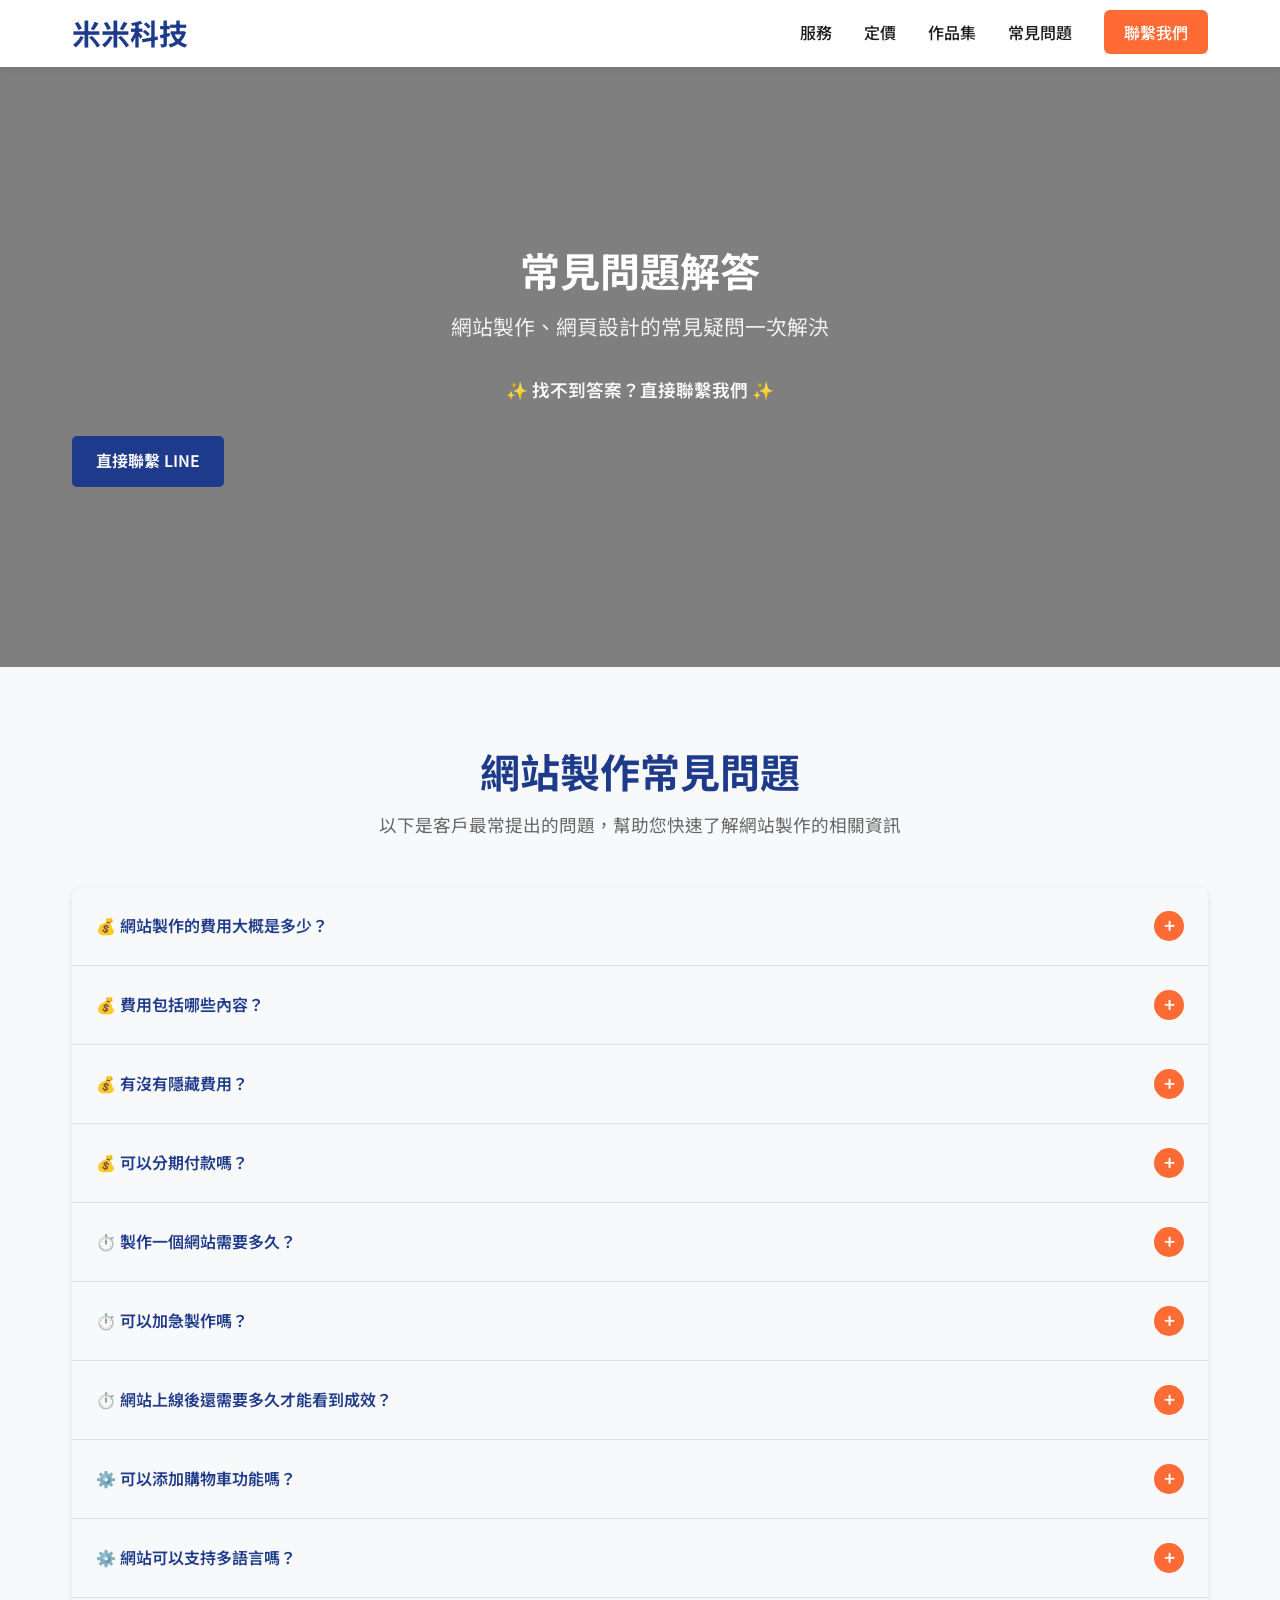
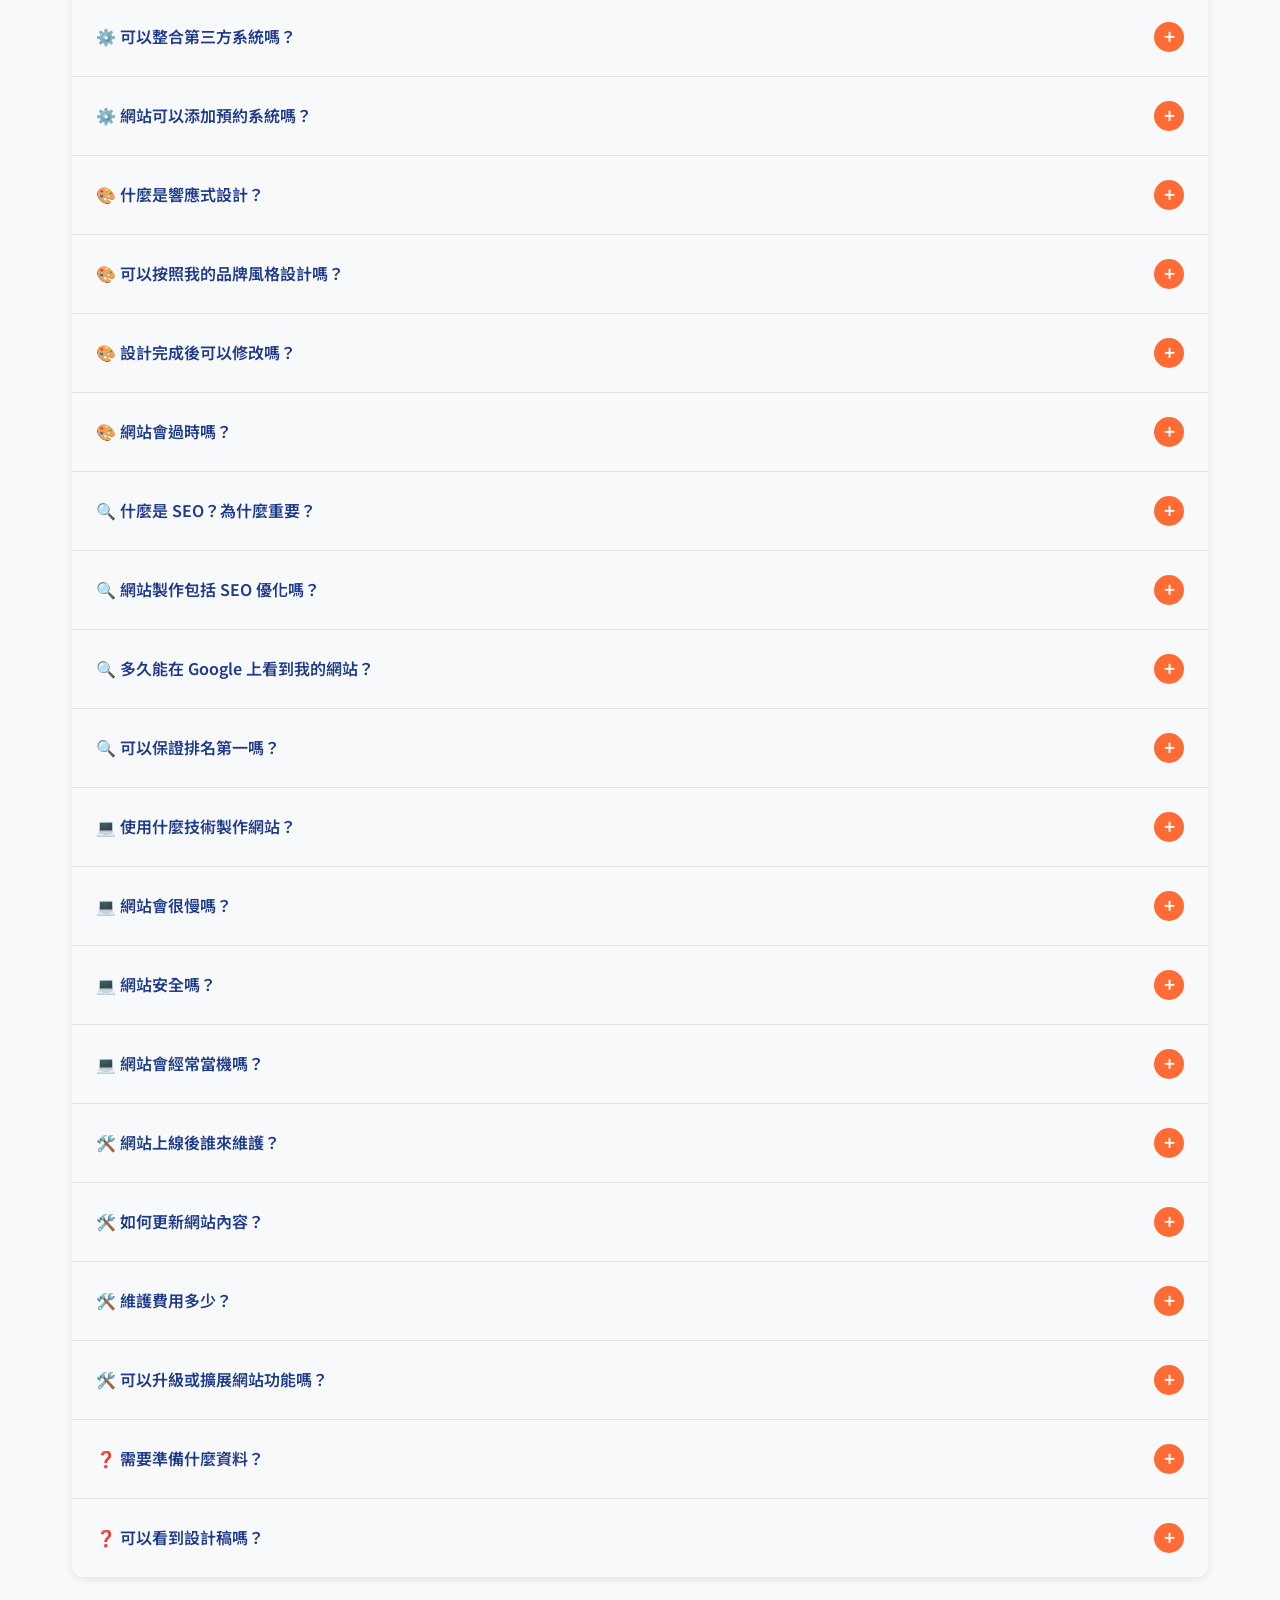
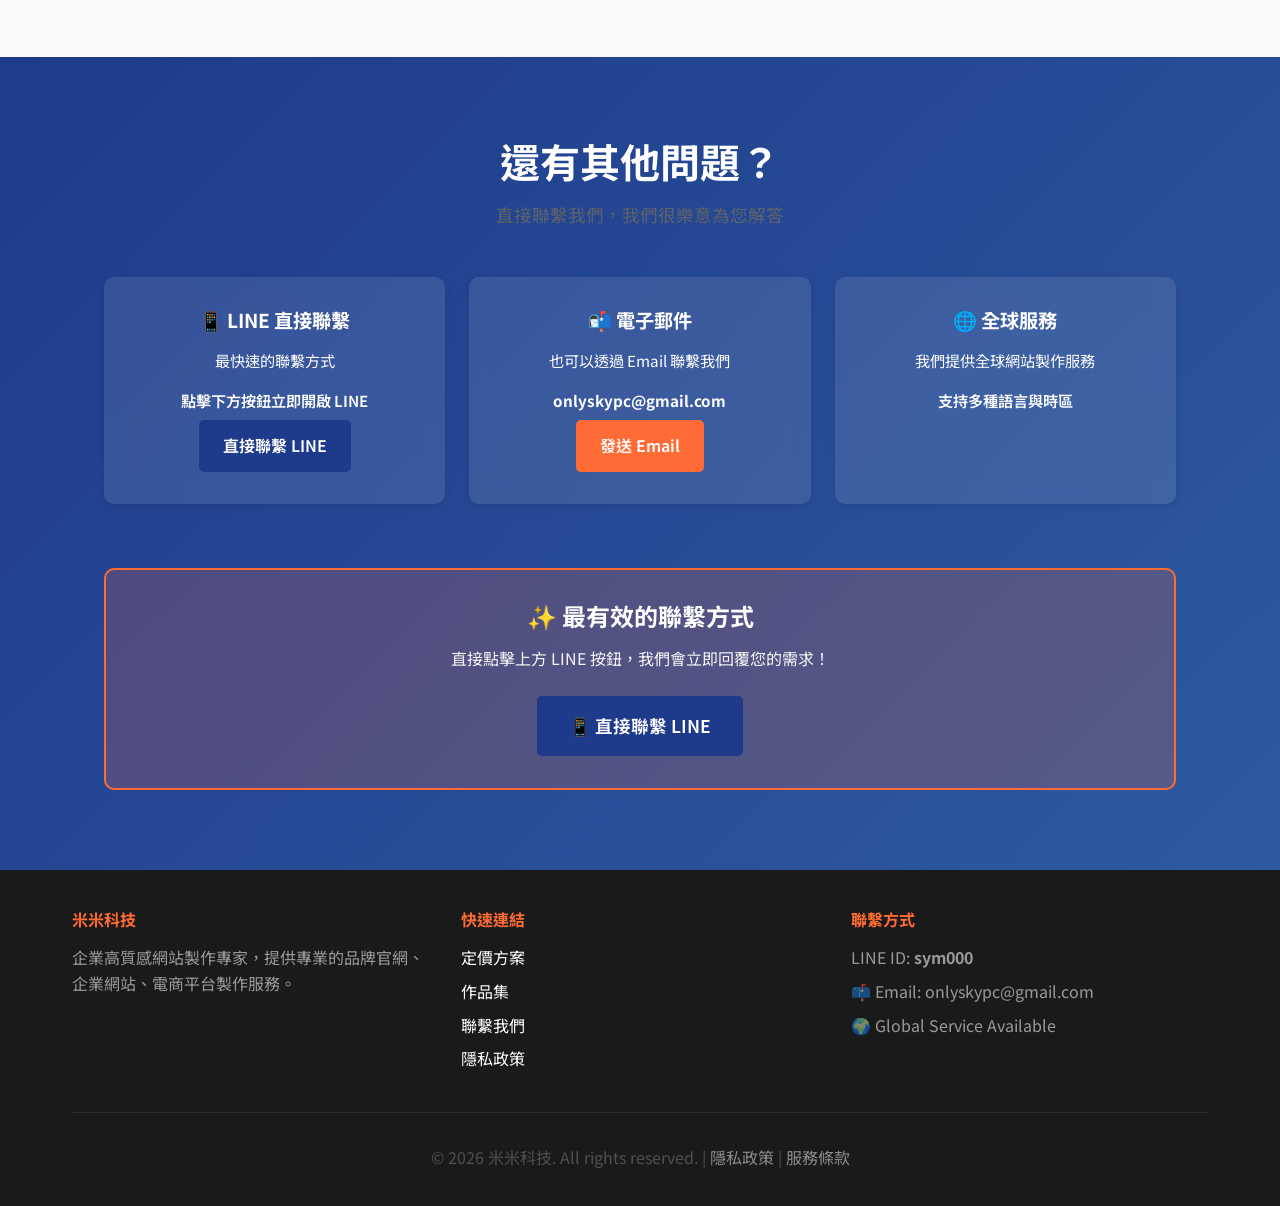
==== faq.html @ 1bd5e876 "Add files via upload" ====
<!DOCTYPE html>
<html lang="zh-TW">
<head>
    <meta charset="UTF-8">
    <meta name="viewport" content="width=device-width, initial-scale=1.0">
    <meta name="description" content="米米科技 - 網站製作常見問題 FAQ。解答網站製作費用、時間、SEO、響應式設計等常見疑問。">
    <meta name="keywords" content="網站製作常見問題, 網頁設計 FAQ, 網站製作費用, 網站製作時間, SEO 優化, 響應式設計, 網站維護">
    <meta name="author" content="米米科技">
    <meta property="og:title" content="米米科技 - 網站製作常見問題 FAQ">
    <meta property="og:description" content="解答網站製作、網頁設計的常見問題，包括費用、時間、功能、SEO 等。">
    <meta property="og:type" content="website">
    <meta name="theme-color" content="#1E3A8A">
    
    <title>米米科技 - 網站製作常見問題 FAQ | 網頁設計疑問解答</title>
    <link href="https://fonts.googleapis.com/css2?family=Noto+Sans+TC:wght@400;500;700&display=swap" rel="stylesheet">
    <link rel="stylesheet" href="styles.css">
    
    <!-- Google 結構化數據 - FAQPage Schema -->
    <script type="application/ld+json">
    {
        "@context": "https://schema.org",
        "@type": "FAQPage",
        "mainEntity": [
            {"@type": "Question", "name": "網站製作的費用大概是多少？", "acceptedAnswer": {"@type": "Answer", "text": "網站製作費用因需求而異。一般企業形象網站費用落在 3 萬至 15 萬元之間，一頁式網站約 2 萬至 5 萬元，電商購物網站約 8 萬至 20 萬元。費用取決於網站類型、設計難度、功能複雜度、是否包含 SEO 優化和後續維護等因素。"}},
            {"@type": "Question", "name": "費用包括哪些內容？", "acceptedAnswer": {"@type": "Answer", "text": "網站製作費用通常包括：網站設計、前端開發、後端開發、內容製作、SEO 基礎優化、測試與修改、域名與主機第一年費用。額外服務如 SEO 進階優化、內容行銷、維護支援等可另外計費。"}},
            {"@type": "Question", "name": "有沒有隱藏費用？", "acceptedAnswer": {"@type": "Answer", "text": "沒有隱藏費用。我們在簽約前會提供詳細的報價單，列明所有費用項目。網站上線後，只有域名與主機的年度續費是必要的，其他服務都是可選的。"}},
            {"@type": "Question", "name": "可以分期付款嗎？", "acceptedAnswer": {"@type": "Answer", "text": "可以。我們提供彈性的付款方案，通常分為簽約時、設計完成時、上線時三個階段付款。具體方案可根據您的需求協商。"}},
            {"@type": "Question", "name": "製作一個網站需要多久？", "acceptedAnswer": {"@type": "Answer", "text": "通常需要 2-8 週，取決於網站複雜度。一頁式網站約 2-3 週，企業形象網站約 3-4 週，中等複雜度約 4-6 週，複雜系統約 8 週以上。"}},
            {"@type": "Question", "name": "可以加急製作嗎？", "acceptedAnswer": {"@type": "Answer", "text": "可以。如果您需要加急，我們可以安排額外的開發人員加快進度，但可能會產生加急費用。具體方案請直接聯繫我們。"}},
            {"@type": "Question", "name": "網站上線後還需要多久才能看到成效？", "acceptedAnswer": {"@type": "Answer", "text": "網站上線後立即可以使用。但搜尋引擎收錄通常需要 1-3 週。SEO 效果通常需要 3-6 個月才能明顯看到。"}},
            {"@type": "Question", "name": "可以添加購物車功能嗎？", "acceptedAnswer": {"@type": "Answer", "text": "可以。我們提供完整的電商功能，包括購物車、支付整合、庫存管理、訂單追蹤等。支持多種支付方式如信用卡、轉帳、貨到付款等。"}},
            {"@type": "Question", "name": "網站可以支持多語言嗎？", "acceptedAnswer": {"@type": "Answer", "text": "可以。我們可以製作多語言網站，支持繁體中文、簡體中文、英文、日文等。多語言版本可以幫助您拓展國際市場。"}},
            {"@type": "Question", "name": "可以整合第三方系統嗎？", "acceptedAnswer": {"@type": "Answer", "text": "可以。我們可以整合 CRM、ERP、會計系統、郵件系統等各種第三方應用。具體的整合方案需要根據您的需求評估。"}}
        ]
    }
    </script>

    <style>
        * {
            margin: 0;
            padding: 0;
            box-sizing: border-box;
        }

        :root {
            --primary-color: #1E3A8A;
            --secondary-color: #FF6B35;
            --text-dark: #1a1a1a;
            --text-light: #666;
            --border-color: #e0e0e0;
            --shadow: 0 2px 8px rgba(0,0,0,0.1);
        }

        body {
            font-family: 'Microsoft JhengHei', 'Noto Sans TC', 'Segoe UI', Tahoma, Geneva, Verdana, sans-serif;
            color: var(--text-dark);
            line-height: 1.6;
        }

        .container {
            max-width: 1200px;
            margin: 0 auto;
            padding: 0 2rem;
        }

        /* 導航欄 */
        .navbar {
            background: white;
            box-shadow: var(--shadow);
            position: sticky;
            top: 0;
            z-index: 100;
        }

        .nav-content {
            display: flex;
            justify-content: space-between;
            align-items: center;
            padding: 1rem 0;
        }

        .logo h1 {
            color: var(--primary-color);
            font-size: 1.8rem;
        }

        .nav-links {
            display: flex;
            list-style: none;
            gap: 2rem;
            align-items: center;
        }

        .nav-links a {
            text-decoration: none;
            color: var(--text-dark);
            font-weight: 500;
            transition: color 0.3s;
        }

        .nav-links a:hover {
            color: var(--primary-color);
        }

        .cta-btn {
            background: var(--secondary-color);
            color: white !important;
            padding: 0.7rem 1.5rem;
            border-radius: 5px;
            transition: background 0.3s;
        }

        .cta-btn:hover {
            background: #ff5722;
        }

        .mobile-menu-btn {
            display: none;
            background: none;
            border: none;
            font-size: 1.5rem;
            cursor: pointer;
        }

        .mobile-menu {
            display: none;
            background: white;
            padding: 1rem;
            border-top: 1px solid var(--border-color);
        }

        .mobile-menu ul {
            list-style: none;
        }

        .mobile-menu li {
            padding: 0.8rem 0;
            border-bottom: 1px solid var(--border-color);
        }

        .mobile-menu a {
            text-decoration: none;
            color: var(--text-dark);
            font-weight: 500;
        }

        /* Hero Section */
        .hero {
            background-size: cover;
            background-position: center;
            background-attachment: fixed;
            color: white;
            padding: 100px 0;
            position: relative;
            text-align: center;
        }

        .hero-overlay {
            position: absolute;
            top: 0;
            left: 0;
            right: 0;
            bottom: 0;
            background: rgba(0, 0, 0, 0.5);
        }

        .hero-content {
            position: relative;
            z-index: 2;
        }

        .hero-title {
            font-size: 2.5rem;
            margin-bottom: 1rem;
        }

        .hero-subtitle {
            font-size: 1.3rem;
            margin-bottom: 2rem;
        }

        .hero-description {
            font-size: 1.1rem;
            margin-bottom: 1.5rem;
        }

        .hero-cta {
            margin-top: 2rem;
        }

        /* FAQ Section */
        .faq-section {
            background-color: #f8f9fa;
            padding: 80px 0;
        }

        .faq-title {
            text-align: center;
            font-size: 2.5rem;
            color: var(--primary-color);
            margin-bottom: 1rem;
        }

        .faq-subtitle {
            text-align: center;
            font-size: 1.1rem;
            color: var(--text-light);
            margin-bottom: 3rem;
        }

        .faq-list {
            background: white;
            border-radius: 12px;
            box-shadow: var(--shadow);
            overflow: hidden;
        }

        .faq-item {
            border-bottom: 1px solid var(--border-color);
            padding: 0;
        }

        .faq-item:last-child {
            border-bottom: none;
        }

        .faq-question {
            padding: 1.5rem;
            background: #f8f9fa;
            cursor: pointer;
            display: flex;
            justify-content: space-between;
            align-items: center;
            font-weight: 600;
            color: var(--primary-color);
            transition: background 0.3s;
            user-select: none;
        }

        .faq-question:hover {
            background: #e8eef7;
        }

        .faq-question-text {
            flex: 1;
            text-align: left;
        }

        .faq-toggle {
            display: inline-block;
            width: 30px;
            height: 30px;
            background: var(--secondary-color);
            color: white;
            border-radius: 50%;
            display: flex;
            align-items: center;
            justify-content: center;
            font-size: 1.2rem;
            transition: transform 0.3s;
            flex-shrink: 0;
            margin-left: 1rem;
        }

        .faq-item.active .faq-toggle {
            transform: rotate(180deg);
        }

        .faq-answer {
            max-height: 0;
            overflow: hidden;
            transition: max-height 0.3s ease, padding 0.3s ease;
            background: white;
        }

        .faq-item.active .faq-answer {
            max-height: 500px;
            padding: 1.5rem;
            border-top: 2px solid var(--border-color);
        }

        .faq-answer-text {
            color: var(--text-light);
            line-height: 1.8;
        }

        /* 按鈕 */
        .btn {
            display: inline-block;
            padding: 0.8rem 1.5rem;
            background: var(--primary-color);
            color: white;
            text-decoration: none;
            border-radius: 5px;
            transition: background 0.3s;
            border: none;
            cursor: pointer;
            font-size: 1rem;
        }

        .btn:hover {
            background: #152d5e;
        }

        .btn-primary {
            background: var(--primary-color);
        }

        .btn-primary:hover {
            background: #152d5e;
        }

        .btn-secondary {
            background: var(--secondary-color);
        }

        .btn-secondary:hover {
            background: #ff5722;
        }

        .btn-large {
            padding: 1rem 2rem;
            font-size: 1.1rem;
        }

        /* 聯繫區塊 */
        .contact {
            background: linear-gradient(135deg, var(--primary-color) 0%, #2d5aa0 100%);
            color: white;
            padding: 80px 0;
            text-align: center;
        }

        .section-title {
            font-size: 2.5rem;
            margin-bottom: 1rem;
            color: white;
        }

        .section-subtitle {
            font-size: 1.1rem;
            margin-bottom: 3rem;
            opacity: 0.9;
        }

        .contact-content {
            display: flex;
            flex-direction: column;
            gap: 2rem;
            margin-top: 2rem;
        }

        .contact-info {
            display: grid;
            grid-template-columns: repeat(3, 1fr);
            gap: 1.5rem;
        }

        .contact-item {
            background: rgba(255, 255, 255, 0.1);
            padding: 2rem;
            border-radius: 10px;
            backdrop-filter: blur(10px);
        }

        .contact-item h3 {
            margin-bottom: 1rem;
            font-size: 1.2rem;
            color: white;
        }

        .contact-item p {
            margin-bottom: 0.5rem;
            font-size: 0.95rem;
            color: white;
        }

        .contact-detail {
            font-weight: 600;
            margin: 1rem 0;
            color: white;
        }

        .contact-highlight {
            background: rgba(255, 107, 53, 0.2);
            padding: 2rem;
            border-radius: 10px;
            border: 2px solid var(--secondary-color);
        }

        .contact-highlight h3 {
            margin-bottom: 1rem;
            color: white;
        }

        .contact-highlight p {
            margin-bottom: 1.5rem;
            color: white;
        }

        /* 頁尾 */
        .footer {
            background: #1a1a1a;
            color: white;
            padding: 40px 0 20px;
        }

        .footer-content {
            display: grid;
            grid-template-columns: repeat(auto-fit, minmax(250px, 1fr));
            gap: 2rem;
            margin-bottom: 2rem;
        }

        .footer-section h4 {
            margin-bottom: 1rem;
            color: var(--secondary-color);
        }

        .footer-section p {
            margin-bottom: 0.5rem;
            opacity: 0.8;
        }

        .footer-section ul {
            list-style: none;
        }

        .footer-section li {
            margin-bottom: 0.5rem;
        }

        .footer-section a {
            color: white;
            text-decoration: none;
            transition: color 0.3s;
        }

        .footer-section a:hover {
            color: var(--secondary-color);
        }

        .footer-bottom {
            border-top: 1px solid #333;
            padding-top: 2rem;
            text-align: center;
            opacity: 0.7;
        }

        /* 響應式設計 */
        @media (max-width: 768px) {
            .nav-links {
                display: none;
            }

            .mobile-menu-btn {
                display: block;
            }

            .hero-title {
                font-size: 1.8rem;
            }

            .faq-title {
                font-size: 1.8rem;
            }

            .faq-question {
                padding: 1rem;
                flex-direction: column;
                align-items: flex-start;
            }

            .faq-question-text {
                margin-bottom: 0.5rem;
            }

            .faq-toggle {
                align-self: flex-end;
                margin-left: auto;
                margin-top: -2rem;
            }

            .contact-content {
                flex-direction: column;
            }

            .contact-info {
                grid-template-columns: 1fr;
            }

            .section-title {
                font-size: 1.8rem;
            }
        }
    </style>
</head>
<body>
    <!-- Navigation -->
    <nav class="navbar">
        <div class="container">
            <div class="nav-content">
                <div class="logo">
                    <h1>米米科技</h1>
                </div>
                <ul class="nav-links">
                    <li><a href="index.html#services">服務</a></li>
                    <li><a href="index.html#pricing">定價</a></li>
                    <li><a href="index.html#portfolio">作品集</a></li>
                    <li><a href="faq.html">常見問題</a></li>
                    <li><a href="https://line.me/ti/p/q4yJaRSuwz" class="cta-btn" target="_blank">聯繫我們</a></li>
                </ul>
                <button class="mobile-menu-btn" id="mobileMenuBtn">☰</button>
            </div>
        </div>
    </nav>

    <!-- Mobile Menu -->
    <div class="mobile-menu" id="mobileMenu">
        <ul>
            <li><a href="index.html#services">服務</a></li>
            <li><a href="index.html#pricing">定價</a></li>
            <li><a href="index.html#portfolio">作品集</a></li>
            <li><a href="faq.html">常見問題</a></li>
            <li><a href="https://line.me/ti/p/q4yJaRSuwz" target="_blank">聯繫我們</a></li>
        </ul>
    </div>

    <!-- Hero Section -->
    <section class="hero" style="background-image: url('https://images.unsplash.com/photo-1552664730-d307ca884978?w=1600&h=900&fit=crop&q=80');">
        <div class="hero-overlay"></div>
        <div class="hero-content">
            <h2 class="hero-title">常見問題解答</h2>
            <p class="hero-subtitle">網站製作、網頁設計的常見疑問一次解決</p>
            <p class="hero-description" style="color: white; font-weight: 600;">✨ 找不到答案？直接聯繫我們 ✨</p>
            <div class="hero-cta">
                <a href="https://line.me/ti/p/q4yJaRSuwz" class="btn btn-primary" target="_blank">直接聯繫 LINE</a>
            </div>
        </div>
    </section>

    <!-- FAQ Section -->
    <section class="faq-section">
        <div class="container">
            <h2 class="faq-title">網站製作常見問題</h2>
            <p class="faq-subtitle">以下是客戶最常提出的問題，幫助您快速了解網站製作的相關資訊</p>

            <div class="faq-list">
                <!-- 費用相關 -->
                <div class="faq-item">
                    <div class="faq-question">
                        <span class="faq-question-text">💰 網站製作的費用大概是多少？</span>
                        <span class="faq-toggle">+</span>
                    </div>
                    <div class="faq-answer">
                        <div class="faq-answer-text">
                            網站製作費用因需求而異。一般企業形象網站費用落在 3 萬至 15 萬元之間，一頁式網站約 2 萬至 5 萬元，電商購物網站約 8 萬至 20 萬元。費用取決於網站類型、設計難度、功能複雜度、是否包含 SEO 優化和後續維護等因素。
                        </div>
                    </div>
                </div>

                <div class="faq-item">
                    <div class="faq-question">
                        <span class="faq-question-text">💰 費用包括哪些內容？</span>
                        <span class="faq-toggle">+</span>
                    </div>
                    <div class="faq-answer">
                        <div class="faq-answer-text">
                            網站製作費用通常包括：網站設計、前端開發、後端開發、內容製作、SEO 基礎優化、測試與修改、域名與主機第一年費用。額外服務如 SEO 進階優化、內容行銷、維護支援等可另外計費。
                        </div>
                    </div>
                </div>

                <div class="faq-item">
                    <div class="faq-question">
                        <span class="faq-question-text">💰 有沒有隱藏費用？</span>
                        <span class="faq-toggle">+</span>
                    </div>
                    <div class="faq-answer">
                        <div class="faq-answer-text">
                            沒有隱藏費用。我們在簽約前會提供詳細的報價單，列明所有費用項目。網站上線後，只有域名與主機的年度續費是必要的，其他服務都是可選的。隱藏成本主要來自後續維護、SEO 優化、網路行銷等，但這些都是可選的增值服務。
                        </div>
                    </div>
                </div>

                <div class="faq-item">
                    <div class="faq-question">
                        <span class="faq-question-text">💰 可以分期付款嗎？</span>
                        <span class="faq-toggle">+</span>
                    </div>
                    <div class="faq-answer">
                        <div class="faq-answer-text">
                            可以。我們提供彈性的付款方案，通常分為簽約時、設計完成時、上線時三個階段付款。具體方案可根據您的需求協商。
                        </div>
                    </div>
                </div>

                <!-- 時間相關 -->
                <div class="faq-item">
                    <div class="faq-question">
                        <span class="faq-question-text">⏱️ 製作一個網站需要多久？</span>
                        <span class="faq-toggle">+</span>
                    </div>
                    <div class="faq-answer">
                        <div class="faq-answer-text">
                            通常需要 2-8 週，取決於網站複雜度。一頁式網站約 2-3 週，企業形象網站約 3-4 週，中等複雜度約 4-6 週，複雜系統約 8 週以上。套版網站可能只需 2-5 天，而大型客製化網站可能需要超過 3 個月。我們會在簽約時提供具體的時間表。
                        </div>
                    </div>
                </div>

                <div class="faq-item">
                    <div class="faq-question">
                        <span class="faq-question-text">⏱️ 可以加急製作嗎？</span>
                        <span class="faq-toggle">+</span>
                    </div>
                    <div class="faq-answer">
                        <div class="faq-answer-text">
                            可以。如果您需要加急，我們可以安排額外的開發人員加快進度，但可能會產生加急費用。具體方案請直接聯繫我們。
                        </div>
                    </div>
                </div>

                <div class="faq-item">
                    <div class="faq-question">
                        <span class="faq-question-text">⏱️ 網站上線後還需要多久才能看到成效？</span>
                        <span class="faq-toggle">+</span>
                    </div>
                    <div class="faq-answer">
                        <div class="faq-answer-text">
                            網站上線後立即可以使用。但搜尋引擎收錄通常需要 1-3 週。SEO 效果通常需要 3-6 個月才能明顯看到，至少需要 4 個月做網站打底，6-8 個月會開始陸續看到自然流量進來。我們會持續優化以加快排名提升。
                        </div>
                    </div>
                </div>

                <!-- 功能相關 -->
                <div class="faq-item">
                    <div class="faq-question">
                        <span class="faq-question-text">⚙️ 可以添加購物車功能嗎？</span>
                        <span class="faq-toggle">+</span>
                    </div>
                    <div class="faq-answer">
                        <div class="faq-answer-text">
                            可以。我們提供完整的電商功能，包括購物車、支付整合、庫存管理、訂單追蹤等。支持多種支付方式如信用卡、轉帳、貨到付款等。
                        </div>
                    </div>
                </div>

                <div class="faq-item">
                    <div class="faq-question">
                        <span class="faq-question-text">⚙️ 網站可以支持多語言嗎？</span>
                        <span class="faq-toggle">+</span>
                    </div>
                    <div class="faq-answer">
                        <div class="faq-answer-text">
                            可以。我們可以製作多語言網站，支持繁體中文、簡體中文、英文、日文等。多語言版本可以幫助您拓展國際市場。
                        </div>
                    </div>
                </div>

                <div class="faq-item">
                    <div class="faq-question">
                        <span class="faq-question-text">⚙️ 可以整合第三方系統嗎？</span>
                        <span class="faq-toggle">+</span>
                    </div>
                    <div class="faq-answer">
                        <div class="faq-answer-text">
                            可以。我們可以整合 CRM、ERP、會計系統、郵件系統等各種第三方應用。具體的整合方案需要根據您的需求評估。
                        </div>
                    </div>
                </div>

                <div class="faq-item">
                    <div class="faq-question">
                        <span class="faq-question-text">⚙️ 網站可以添加預約系統嗎？</span>
                        <span class="faq-toggle">+</span>
                    </div>
                    <div class="faq-answer">
                        <div class="faq-answer-text">
                            可以。我們可以為飯店、民宿、診所、美容院等行業添加線上預約系統，支持自動確認、提醒、取消等功能。
                        </div>
                    </div>
                </div>

                <!-- 設計相關 -->
                <div class="faq-item">
                    <div class="faq-question">
                        <span class="faq-question-text">🎨 什麼是響應式設計？</span>
                        <span class="faq-toggle">+</span>
                    </div>
                    <div class="faq-answer">
                        <div class="faq-answer-text">
                            響應式設計是指網站能自動適應不同屏幕尺寸（桌面、平板、手機）。我們製作的所有網站都採用響應式設計，確保在任何設備上都能完美顯示。
                        </div>
                    </div>
                </div>

                <div class="faq-item">
                    <div class="faq-question">
                        <span class="faq-question-text">🎨 可以按照我的品牌風格設計嗎？</span>
                        <span class="faq-toggle">+</span>
                    </div>
                    <div class="faq-answer">
                        <div class="faq-answer-text">
                            可以。我們會根據您的品牌識別（VI）、企業文化、目標客群等進行客製化設計。我們會與您密切溝通，確保設計符合您的期望。
                        </div>
                    </div>
                </div>

                <div class="faq-item">
                    <div class="faq-question">
                        <span class="faq-question-text">🎨 設計完成後可以修改嗎？</span>
                        <span class="faq-toggle">+</span>
                    </div>
                    <div class="faq-answer">
                        <div class="faq-answer-text">
                            可以。在網站上線前，我們會提供多輪修改機會。通常包括 2-3 輪的設計修改。網站上線後，如需修改可以另外計費。
                        </div>
                    </div>
                </div>

                <div class="faq-item">
                    <div class="faq-question">
                        <span class="faq-question-text">🎨 網站會過時嗎？</span>
                        <span class="faq-toggle">+</span>
                    </div>
                    <div class="faq-answer">
                        <div class="faq-answer-text">
                            我們採用現代化設計，確保網站在未來 3-5 年內不會過時。同時，我們提供持續的設計更新和優化服務，幫助您保持競爭力。
                        </div>
                    </div>
                </div>

                <!-- SEO 相關 -->
                <div class="faq-item">
                    <div class="faq-question">
                        <span class="faq-question-text">🔍 什麼是 SEO？為什麼重要？</span>
                        <span class="faq-toggle">+</span>
                    </div>
                    <div class="faq-answer">
                        <div class="faq-answer-text">
                            SEO 是搜尋引擎優化，幫助您的網站在 Google、Yahoo 等搜尋引擎中排名靠前。這能帶來免費的有機流量，提高轉化率，是網站成功的關鍵。
                        </div>
                    </div>
                </div>

                <div class="faq-item">
                    <div class="faq-question">
                        <span class="faq-question-text">🔍 網站製作包括 SEO 優化嗎？</span>
                        <span class="faq-toggle">+</span>
                    </div>
                    <div class="faq-answer">
                        <div class="faq-answer-text">
                            是的。我們在製作網站時會進行基礎 SEO 優化，包括關鍵詞研究、Meta 標籤、結構化數據、內部連結等。進階 SEO 服務可另外購買。
                        </div>
                    </div>
                </div>

                <div class="faq-item">
                    <div class="faq-question">
                        <span class="faq-question-text">🔍 多久能在 Google 上看到我的網站？</span>
                        <span class="faq-toggle">+</span>
                    </div>
                    <div class="faq-answer">
                        <div class="faq-answer-text">
                            通常 1-3 週內 Google 會開始爬蟲您的網站。完整索引可能需要 1-3 個月。排名靠前通常需要 3-6 個月的優化。
                        </div>
                    </div>
                </div>

                <div class="faq-item">
                    <div class="faq-question">
                        <span class="faq-question-text">🔍 可以保證排名第一嗎？</span>
                        <span class="faq-toggle">+</span>
                    </div>
                    <div class="faq-answer">
                        <div class="faq-answer-text">
                            沒有人能保證排名第一。我們承諾提供最佳的 SEO 實踐和持續優化，幫助您提升排名。排名受多個因素影響，包括競爭程度、內容質量、反向連結等。
                        </div>
                    </div>
                </div>

                <!-- 技術相關 -->
                <div class="faq-item">
                    <div class="faq-question">
                        <span class="faq-question-text">💻 使用什麼技術製作網站？</span>
                        <span class="faq-toggle">+</span>
                    </div>
                    <div class="faq-answer">
                        <div class="faq-answer-text">
                            我們主要使用 WordPress、React、Vue.js 等現代技術。選擇哪種技術取決於您的需求。WordPress 適合內容管理，React 適合複雜互動應用。
                        </div>
                    </div>
                </div>

                <div class="faq-item">
                    <div class="faq-question">
                        <span class="faq-question-text">💻 網站會很慢嗎？</span>
                        <span class="faq-toggle">+</span>
                    </div>
                    <div class="faq-answer">
                        <div class="faq-answer-text">
                            不會。我們優化網站速度是首要任務。我們使用 CDN、圖片優化、代碼最小化等技術確保網站快速加載。平均加載時間通常在 2-3 秒以內。
                        </div>
                    </div>
                </div>

                <div class="faq-item">
                    <div class="faq-question">
                        <span class="faq-question-text">💻 網站安全嗎？</span>
                        <span class="faq-toggle">+</span>
                    </div>
                    <div class="faq-answer">
                        <div class="faq-answer-text">
                            是的。我們採用 HTTPS 加密、防火牆、定期安全更新等措施保護您的網站。我們也會定期進行安全檢查和備份。
                        </div>
                    </div>
                </div>

                <div class="faq-item">
                    <div class="faq-question">
                        <span class="faq-question-text">💻 網站會經常當機嗎？</span>
                        <span class="faq-toggle">+</span>
                    </div>
                    <div class="faq-answer">
                        <div class="faq-answer-text">
                            不會。我們使用可靠的主機商和 CDN 服務，確保 99.9% 的正常運行時間。同時提供 24/7 監控和快速故障排除。
                        </div>
                    </div>
                </div>

                <!-- 維護相關 -->
                <div class="faq-item">
                    <div class="faq-question">
                        <span class="faq-question-text">🛠️ 網站上線後誰來維護？</span>
                        <span class="faq-toggle">+</span>
                    </div>
                    <div class="faq-answer">
                        <div class="faq-answer-text">
                            我們提供持續的維護支援服務。您可以選擇自行維護或購買我們的維護套餐。我們的維護服務包括安全更新、備份、監控、故障修復等。
                        </div>
                    </div>
                </div>

                <div class="faq-item">
                    <div class="faq-question">
                        <span class="faq-question-text">🛠️ 如何更新網站內容？</span>
                        <span class="faq-toggle">+</span>
                    </div>
                    <div class="faq-answer">
                        <div class="faq-answer-text">
                            如果使用 WordPress，您可以自行登入後台更新內容。我們會提供完整的操作教學。如需專業協助，我們也提供內容更新服務。
                        </div>
                    </div>
                </div>

                <div class="faq-item">
                    <div class="faq-question">
                        <span class="faq-question-text">🛠️ 維護費用多少？</span>
                        <span class="faq-toggle">+</span>
                    </div>
                    <div class="faq-answer">
                        <div class="faq-answer-text">
                            維護費用根據服務範圍而定，通常每月 2,000-5,000 元。包括安全更新、備份、監控、基礎修改等。具體方案可根據您的需求定制。
                        </div>
                    </div>
                </div>

                <div class="faq-item">
                    <div class="faq-question">
                        <span class="faq-question-text">🛠️ 可以升級或擴展網站功能嗎？</span>
                        <span class="faq-toggle">+</span>
                    </div>
                    <div class="faq-answer">
                        <div class="faq-answer-text">
                            可以。網站完全可以升級和擴展。我們可以添加新功能、集成新系統、優化現有功能等。升級費用根據複雜度而定。
                        </div>
                    </div>
                </div>

                <!-- 其他相關 -->
                <div class="faq-item">
                    <div class="faq-question">
                        <span class="faq-question-text">❓ 需要準備什麼資料？</span>
                        <span class="faq-toggle">+</span>
                    </div>
                    <div class="faq-answer">
                        <div class="faq-answer-text">
                            您需要準備：公司簡介、產品/服務介紹、聯繫方式、公司 Logo、品牌色彩、參考網站等。我們會根據這些資料進行設計。
                        </div>
                    </div>
                </div>

                <div class="faq-item">
                    <div class="faq-question">
                        <span class="faq-question-text">❓ 可以看到設計稿嗎？</span>
                        <span class="faq-toggle">+</span>
                    </div>
                    <div class="faq-answer">
                        <div class="faq-answer-text">
                            可以。我們會在開發前提供設計稿供您審核。您可以提出意見和修改建議，我們會根據反饋進行調整。
                        </div>
                    </div>
                </div>
            </div>
        </div>
    </section>

    <!-- CTA Section -->
    <section class="contact" id="contact">
        <div class="container">
            <h2 class="section-title">還有其他問題？</h2>
            <p class="section-subtitle">直接聯繫我們，我們很樂意為您解答</p>
            
            <div class="contact-content">
                <div class="contact-info">
                    <div class="contact-item">
                        <h3>📱 LINE 直接聯繫</h3>
                        <p>最快速的聯繫方式</p>
                        <p class="contact-detail">點擊下方按鈕立即開啟 LINE</p>
                        <a href="https://line.me/ti/p/q4yJaRSuwz" class="btn btn-primary" target="_blank">直接聯繫 LINE</a>
                    </div>
                    
                    <div class="contact-item">
                        <h3>📬 電子郵件</h3>
                        <p>也可以透過 Email 聯繫我們</p>
                        <p class="contact-detail"><strong>onlyskypc@gmail.com</strong></p>
                        <a href="mailto:onlyskypc@gmail.com" class="btn btn-secondary">發送 Email</a>
                    </div>
                    
                    <div class="contact-item">
                        <h3>🌐 全球服務</h3>
                        <p>我們提供全球網站製作服務</p>
                        <p class="contact-detail">支持多種語言與時區</p>
                    </div>
                </div>

                <div class="contact-highlight">
                    <h3 style="color: white;">✨ 最有效的聯繫方式</h3>
                    <p style="color: white;">直接點擊上方 LINE 按鈕，我們會立即回覆您的需求！</p>
                    <a href="https://line.me/ti/p/q4yJaRSuwz" class="btn btn-primary btn-large" target="_blank">📱 直接聯繫 LINE</a>
                </div>
            </div>
        </div>
    </section>

    <!-- Footer -->
    <footer class="footer">
        <div class="container">
            <div class="footer-content">
                <div class="footer-section">
                    <h4>米米科技</h4>
                    <p>企業高質感網站製作專家，提供專業的品牌官網、企業網站、電商平台製作服務。</p>
                </div>
                
                <div class="footer-section">
                    <h4>快速連結</h4>
                    <ul>
                        <li><a href="index.html#pricing">定價方案</a></li>
                        <li><a href="index.html#portfolio">作品集</a></li>
                        <li><a href="https://line.me/ti/p/q4yJaRSuwz" target="_blank">聯繫我們</a></li>
                        <li><a href="#">隱私政策</a></li>
                    </ul>
                </div>
                
                <div class="footer-section">
                    <h4>聯繫方式</h4>
                    <p>LINE ID: <strong>sym000</strong></p>
                    <p>📫 Email: onlyskypc@gmail.com</p>
                    <p>🌍 Global Service Available</p>
                </div>
            </div>
            
            <div class="footer-bottom">
                <p>&copy; 2026 米米科技. All rights reserved. | <a href="#">隱私政策</a> | <a href="#">服務條款</a></p>
            </div>
        </div>
    </footer>

    <script>
        // FAQ 展開/收起功能
        document.querySelectorAll('.faq-question').forEach(question => {
            question.addEventListener('click', function() {
                const item = this.closest('.faq-item');
                if (item) {
                    // 關閉其他開啟的項目
                    document.querySelectorAll('.faq-item.active').forEach(activeItem => {
                        if (activeItem !== item) {
                            activeItem.classList.remove('active');
                        }
                    });
                    // 切換當前項目
                    item.classList.toggle('active');
                }
            });
        });

        // 移動菜單功能
        const mobileMenuBtn = document.getElementById('mobileMenuBtn');
        const mobileMenu = document.getElementById('mobileMenu');

        if (mobileMenuBtn) {
            mobileMenuBtn.addEventListener('click', function() {
                mobileMenu.style.display = mobileMenu.style.display === 'block' ? 'none' : 'block';
            });
        }
    </script>
</body>
</html>
---- styles.css ----
/* ============================================
   米米科技官網 - 完整 CSS 樣式
   ============================================ */

/* Root Variables */
:root {
    --primary-color: #1E3A8A;
    --secondary-color: #FF6B35;
    --accent-color: #10B981;
    --dark-bg: #0F172A;
    --light-bg: #F8FAFC;
    --text-dark: #1F2937;
    --text-light: #6B7280;
    --border-color: #E5E7EB;
    --shadow: 0 10px 30px rgba(0, 0, 0, 0.1);
    --shadow-lg: 0 20px 50px rgba(0, 0, 0, 0.15);
}

/* Reset & Base Styles */
* {
    margin: 0;
    padding: 0;
    box-sizing: border-box;
}

html {
    scroll-behavior: smooth;
}

body {
    font-family: 'Microsoft JhengHei', 'Noto Sans TC', 'Segoe UI', Tahoma, Geneva, Verdana, sans-serif;
    color: var(--text-dark);
    line-height: 1.6;
    background-color: #FFFFFF;
}

.container {
    max-width: 1200px;
    margin: 0 auto;
    padding: 0 20px;
}

/* Typography */
h1, h2, h3, h4, h5, h6 {
    font-weight: 700;
    line-height: 1.2;
}

h2 {
    font-size: 2.5rem;
    margin-bottom: 1rem;
}

h3 {
    font-size: 1.5rem;
    margin-bottom: 0.8rem;
}

p {
    color: var(--text-light);
    margin-bottom: 1rem;
}

a {
    color: var(--primary-color);
    text-decoration: none;
    transition: color 0.3s ease;
}

a:hover {
    color: var(--secondary-color);
}

/* Buttons */
.btn {
    padding: 12px 28px;
    border: none;
    border-radius: 8px;
    font-size: 1rem;
    font-weight: 600;
    cursor: pointer;
    transition: all 0.3s ease;
    display: inline-block;
    text-align: center;
}

.btn-primary {
    background-color: var(--primary-color);
    color: white;
    text-decoration: none;
}

.btn-primary:hover {
    background-color: #1E40AF;
    transform: translateY(-2px);
    box-shadow: 0 10px 25px rgba(30, 58, 138, 0.3);
}

.btn-secondary {
    background-color: transparent;
    color: var(--primary-color);
    border: 2px solid var(--primary-color);
}

.btn-secondary:hover {
    background-color: var(--primary-color);
    color: white;
}

.btn-outline {
    background-color: transparent;
    color: var(--primary-color);
    border: 2px solid var(--primary-color);
}

.btn-outline:hover {
    background-color: var(--primary-color);
    color: white;
}

.btn-large {
    padding: 16px 40px;
    font-size: 1.1rem;
    display: inline-block;
}

.btn-block {
    width: 100%;
}

/* Navigation */
.navbar {
    background-color: white;
    box-shadow: 0 2px 10px rgba(0, 0, 0, 0.05);
    position: sticky;
    top: 0;
    z-index: 1000;
}

.nav-content {
    display: flex;
    justify-content: space-between;
    align-items: center;
    padding: 1rem 0;
}

.logo h1 {
    font-size: 1.8rem;
    color: var(--primary-color);
    margin: 0;
}

.nav-links {
    display: flex;
    list-style: none;
    gap: 2rem;
    align-items: center;
}

.nav-links a {
    color: var(--text-dark);
    font-weight: 500;
    transition: color 0.3s ease;
}

.nav-links a:hover {
    color: var(--primary-color);
}

.nav-links .cta-btn {
    background-color: var(--secondary-color);
    color: white;
    padding: 10px 20px;
    border-radius: 6px;
    transition: all 0.3s ease;
}

.nav-links .cta-btn:hover {
    background-color: #FF5520;
    transform: translateY(-2px);
}

.mobile-menu-btn {
    display: none;
    background: none;
    border: none;
    font-size: 1.5rem;
    cursor: pointer;
    color: var(--primary-color);
}

.mobile-menu {
    display: none;
    background-color: white;
    padding: 1rem;
    box-shadow: 0 5px 15px rgba(0, 0, 0, 0.1);
}

.mobile-menu ul {
    list-style: none;
    display: flex;
    flex-direction: column;
    gap: 1rem;
}

.mobile-menu a {
    color: var(--text-dark);
    font-weight: 500;
}

/* Hero Section */
.hero {
    background: linear-gradient(135deg, rgba(30, 58, 138, 0.85) 0%, rgba(45, 90, 150, 0.85) 100%), center/cover no-repeat;
    color: white;
    padding: 100px 0;
    position: relative;
    overflow: hidden;
    display: flex;
    align-items: center;
    min-height: 600px;
}

.hero-overlay {
    position: absolute;
    top: 0;
    left: 0;
    right: 0;
    bottom: 0;
    background: rgba(30, 58, 138, 0.6);
    z-index: 1;
}

.hero-content {
    position: relative;
    z-index: 2;
}

.hero-content {
    flex: 1;
    z-index: 2;
    animation: fadeInUp 1s ease;
    max-width: 1200px;
    margin: 0 auto;
    width: 100%;
    padding: 0 2rem;
}

.hero-title {
    font-size: 3.5rem;
    margin-bottom: 1rem;
    line-height: 1.2;
}

.hero-subtitle {
    font-size: 1.3rem;
    margin-bottom: 0.5rem;
    color: rgba(255, 255, 255, 0.9);
}

.hero-description {
    font-size: 1.1rem;
    margin-bottom: 0.5rem;
    opacity: 0.95;
}

.hero-description-sub {
    font-size: 1rem;
    margin-bottom: 2rem;
    opacity: 0.9;
    line-height: 1.6;
}

.hero-cta {
    display: flex;
    gap: 1rem;
    flex-wrap: wrap;
}

.hero-visual {
    flex: 1;
    position: relative;
    height: 400px;
}

.hero-shape {
    position: absolute;
    border-radius: 50%;
    opacity: 0.1;
}

.shape-1 {
    width: 300px;
    height: 300px;
    background-color: white;
    top: 50px;
    right: 50px;
    animation: float 6s ease-in-out infinite;
}

.shape-2 {
    width: 200px;
    height: 200px;
    background-color: white;
    bottom: 50px;
    right: 200px;
    animation: float 8s ease-in-out infinite 1s;
}

.shape-3 {
    width: 150px;
    height: 150px;
    background-color: white;
    top: 100px;
    right: 100px;
    animation: float 7s ease-in-out infinite 2s;
}

/* Animations */
@keyframes fadeInUp {
    from {
        opacity: 0;
        transform: translateY(30px);
    }
    to {
        opacity: 1;
        transform: translateY(0);
    }
}

@keyframes float {
    0%, 100% {
        transform: translateY(0px);
    }
    50% {
        transform: translateY(-20px);
    }
}

@keyframes slideInLeft {
    from {
        opacity: 0;
        transform: translateX(-30px);
    }
    to {
        opacity: 1;
        transform: translateX(0);
    }
}

@keyframes slideInRight {
    from {
        opacity: 0;
        transform: translateX(30px);
    }
    to {
        opacity: 1;
        transform: translateX(0);
    }
}

/* Section Styles */
section {
    padding: 80px 0;
}

.section-title {
    font-size: 2.5rem;
    text-align: center;
    margin-bottom: 1rem;
    color: var(--primary-color);
}

.section-subtitle {
    text-align: center;
    font-size: 1.1rem;
    color: var(--text-light);
    margin-bottom: 3rem;
}

/* Services Section */
.services {
    background-color: var(--light-bg);
}

.services-grid {
    display: grid;
    grid-template-columns: repeat(auto-fit, minmax(300px, 1fr));
    gap: 2rem;
}

.service-card {
    background: white;
    padding: 0;
    border-radius: 12px;
    box-shadow: var(--shadow);
    transition: all 0.3s ease;
    text-align: center;
    overflow: hidden;
}

.service-card:hover {
    transform: translateY(-10px);
    box-shadow: var(--shadow-lg);
}

.service-image {
    width: 100%;
    height: 200px;
    object-fit: cover;
    display: block;
}

.service-icon {
    font-size: 3rem;
    margin: 1.5rem 0 0.5rem 0;
    display: inline-block;
}

.service-card h3 {
    color: var(--primary-color);
    margin: 0.5rem 0 1rem 0;
    padding: 0 1.5rem;
}

.service-card p {
    color: var(--text-light);
    line-height: 1.8;
    padding: 0 1.5rem 1.5rem 1.5rem;
    margin: 0;
}

/* Pricing Section */
.pricing {
    background: white;
}

.pricing-grid {
    display: grid;
    grid-template-columns: repeat(auto-fit, minmax(300px, 1fr));
    gap: 2rem;
    margin-bottom: 3rem;
}

.pricing-card {
    background: white;
    border: 2px solid var(--border-color);
    border-radius: 12px;
    padding: 2rem;
    position: relative;
    transition: all 0.3s ease;
}

.pricing-card:hover {
    transform: translateY(-5px);
    box-shadow: var(--shadow-lg);
}

.pricing-card.featured {
    border-color: var(--secondary-color);
    box-shadow: 0 10px 40px rgba(255, 107, 53, 0.2);
    transform: scale(1.05);
}

.pricing-badge {
    position: absolute;
    top: -12px;
    left: 20px;
    background-color: var(--primary-color);
    color: white;
    padding: 6px 12px;
    border-radius: 20px;
    font-size: 0.85rem;
    font-weight: 600;
}

.pricing-badge.featured-badge {
    background-color: var(--secondary-color);
}

.pricing-card h3 {
    margin-top: 1rem;
    color: var(--primary-color);
}

.price {
    display: flex;
    align-items: baseline;
    justify-content: center;
    margin: 1.5rem 0;
}

.currency {
    font-size: 1.5rem;
    color: var(--secondary-color);
    margin-right: 0.25rem;
}

.amount {
    font-size: 2.5rem;
    font-weight: 700;
    color: var(--primary-color);
}

.period {
    font-size: 1rem;
    color: var(--text-light);
    margin-left: 0.5rem;
}

.price-description {
    text-align: center;
    color: var(--text-light);
    margin-bottom: 1.5rem;
}

.features-list {
    list-style: none;
    margin: 2rem 0;
    text-align: left;
}

.features-list li {
    padding: 0.8rem 0;
    border-bottom: 1px solid var(--border-color);
    color: var(--text-dark);
}

.features-list li:last-child {
    border-bottom: none;
}

.pricing-note {
    background-color: var(--light-bg);
    padding: 1.5rem;
    border-radius: 8px;
    text-align: center;
    color: var(--text-dark);
}

/* Portfolio Section */
.portfolio {
    background-color: var(--light-bg);
}

.portfolio-grid {
    display: grid;
    grid-template-columns: repeat(auto-fit, minmax(300px, 1fr));
    gap: 2rem;
}

.portfolio-item {
    background: white;
    border-radius: 12px;
    overflow: hidden;
    box-shadow: var(--shadow);
    transition: all 0.3s ease;
}

.portfolio-item:hover {
    transform: translateY(-10px);
    box-shadow: var(--shadow-lg);
}

.portfolio-image {
    width: 100%;
    height: 200px;
    background: linear-gradient(135deg, #667eea 0%, #764ba2 100%);
}

.portfolio-image-img {
    width: 100%;
    height: 200px;
    object-fit: cover;
    display: block;
}

.portfolio-info {
    padding: 1.5rem;
}

.portfolio-info h4 {
    color: var(--primary-color);
    margin-bottom: 0.5rem;
}

.portfolio-info p {
    color: var(--text-light);
    margin-bottom: 1rem;
    font-size: 0.95rem;
}

.portfolio-tag {
    display: inline-block;
    background-color: var(--light-bg);
    color: var(--primary-color);
    padding: 6px 12px;
    border-radius: 20px;
    font-size: 0.85rem;
    font-weight: 600;
}

/* Why Us Section */
.why-us {
    background: linear-gradient(135deg, var(--primary-color) 0%, #2D5A96 100%);
    color: white;
}

.why-us .section-title {
    color: white;
}

.why-us-grid {
    display: grid;
    grid-template-columns: repeat(auto-fit, minmax(280px, 1fr));
    gap: 2rem;
}

.why-us-item {
    text-align: center;
}

.why-us-number {
    font-size: 3rem;
    font-weight: 700;
    color: var(--secondary-color);
    margin-bottom: 0.5rem;
}

.why-us-item h3 {
    color: white;
    margin-bottom: 1rem;
}

.why-us-item p {
    color: rgba(255, 255, 255, 0.9);
}

/* CTA Section */
.cta-section {
    background: linear-gradient(135deg, var(--secondary-color) 0%, #FF5520 100%);
    color: white;
    text-align: center;
    padding: 60px 0;
}

.cta-section h2 {
    color: white;
    margin-bottom: 1rem;
}

.cta-section p {
    color: rgba(255, 255, 255, 0.9);
    margin-bottom: 2rem;
    font-size: 1.1rem;
}

/* Contact Section */
.contact {
    background-color: var(--light-bg);
}

.contact-content {
    display: grid;
    grid-template-columns: 1fr;
    gap: 3rem;
    margin-top: 3rem;
    max-width: 1200px;
    margin-left: auto;
    margin-right: auto;
    padding: 0 2rem;
}

.contact-info {
    display: grid;
    grid-template-columns: repeat(auto-fit, minmax(250px, 1fr));
    gap: 2rem;
}

.contact-item {
    background: white;
    padding: 2rem;
    border-radius: 12px;
    box-shadow: var(--shadow);
    transition: all 0.3s ease;
    text-align: center;
}

.contact-item:hover {
    transform: translateY(-5px);
    box-shadow: var(--shadow-lg);
}

.contact-item h3 {
    color: var(--primary-color);
    margin-bottom: 0.5rem;
}

.contact-detail {
    color: var(--text-dark);
    font-weight: 600;
    margin-top: 0.5rem;
}

.contact-highlight {
    background: linear-gradient(135deg, var(--primary-color) 0%, #2D5A96 100%);
    color: white;
    padding: 3rem;
    border-radius: 12px;
    text-align: center;
    margin-top: 2rem;
}

.contact-highlight h3 {
    color: white;
    margin-bottom: 1rem;
}

.contact-highlight p {
    margin-bottom: 1.5rem;
    opacity: 0.95;
}

/* Contact Form */
.contact-form {
    background: white;
    padding: 2rem;
    border-radius: 12px;
    box-shadow: var(--shadow);
}

.form-group {
    margin-bottom: 1.5rem;
}

.form-group label {
    display: block;
    margin-bottom: 0.5rem;
    color: var(--text-dark);
    font-weight: 600;
}

.form-group input,
.form-group select,
.form-group textarea {
    width: 100%;
    padding: 12px;
    border: 1px solid var(--border-color);
    border-radius: 6px;
    font-family: inherit;
    font-size: 1rem;
    transition: border-color 0.3s ease;
}

.form-group input:focus,
.form-group select:focus,
.form-group textarea:focus {
    outline: none;
    border-color: var(--primary-color);
    box-shadow: 0 0 0 3px rgba(30, 58, 138, 0.1);
}

/* Footer */
.footer {
    background-color: var(--dark-bg);
    color: white;
    padding: 60px 0 20px;
}

.footer-content {
    display: grid;
    grid-template-columns: repeat(auto-fit, minmax(250px, 1fr));
    gap: 2rem;
    margin-bottom: 2rem;
}

.footer-section h4 {
    color: white;
    margin-bottom: 1rem;
}

.footer-section p {
    color: rgba(255, 255, 255, 0.7);
    margin-bottom: 0.5rem;
}

.footer-section ul {
    list-style: none;
}

.footer-section ul li {
    margin-bottom: 0.5rem;
}

.footer-section a {
    color: rgba(255, 255, 255, 0.7);
    transition: color 0.3s ease;
}

.footer-section a:hover {
    color: white;
}

.footer-bottom {
    border-top: 1px solid rgba(255, 255, 255, 0.1);
    padding-top: 2rem;
    text-align: center;
    color: rgba(255, 255, 255, 0.6);
}

.footer-bottom a {
    color: rgba(255, 255, 255, 0.7);
}

/* Image Optimization */
img {
    max-width: 100%;
    height: auto;
    display: block;
}

/* Responsive Design */
@media (max-width: 768px) {
    .hero-title {
        font-size: 2rem;
    }

    .hero-subtitle {
        font-size: 1rem;
    }

    .hero {
        padding: 60px 0;
        min-height: 400px;
        background-attachment: scroll;
    }

    .hero-content {
        flex: 1;
        z-index: 2;
    }

    .hero-cta {
        flex-direction: column;
    }

    .hero-cta .btn {
        width: 100%;
    }

    .section-title {
        font-size: 2rem;
    }

    .nav-links {
        display: none;
    }

    .mobile-menu-btn {
        display: block;
    }

    .mobile-menu.active {
        display: block;
    }

    .contact-content {
        grid-template-columns: 1fr;
    }

    .pricing-card.featured {
        transform: scale(1);
    }

    .services-grid,
    .portfolio-grid,
    .pricing-grid {
        grid-template-columns: 1fr;
    }

    .service-image {
        height: 150px;
    }

    .portfolio-image-img {
        height: 150px;
    }

    section {
        padding: 60px 0;
    }

    h2 {
        font-size: 1.8rem;
    }

    h3 {
        font-size: 1.3rem;
    }

    .btn {
        padding: 10px 20px;
        font-size: 0.95rem;
    }
}

@media (max-width: 480px) {
    .hero-title {
        font-size: 1.5rem;
    }

    .section-title {
        font-size: 1.5rem;
    }

    .nav-links {
        gap: 1rem;
    }

    .hero-cta {
        gap: 0.5rem;
    }

    .btn {
        padding: 8px 16px;
        font-size: 0.9rem;
    }

    .price {
        flex-direction: column;
    }

    .amount {
        font-size: 2rem;
    }

    .why-us-grid {
        grid-template-columns: 1fr;
    }

    .footer-content {
        grid-template-columns: 1fr;
    }

    .service-image,
    .portfolio-image-img {
        height: 120px;
    }

    .service-card h3,
    .service-card p {
        padding-left: 1rem;
        padding-right: 1rem;
    }
}

/* Utility Classes */
.text-center {
    text-align: center;
}

.text-primary {
    color: var(--primary-color);
}

.text-secondary {
    color: var(--secondary-color);
}

.mt-1 { margin-top: 1rem; }
.mt-2 { margin-top: 2rem; }
.mt-3 { margin-top: 3rem; }

.mb-1 { margin-bottom: 1rem; }
.mb-2 { margin-bottom: 2rem; }
.mb-3 { margin-bottom: 3rem; }

.pt-1 { padding-top: 1rem; }
.pt-2 { padding-top: 2rem; }
.pt-3 { padding-top: 3rem; }

.pb-1 { padding-bottom: 1rem; }
.pb-2 { padding-bottom: 2rem; }
.pb-3 { padding-bottom: 3rem; }
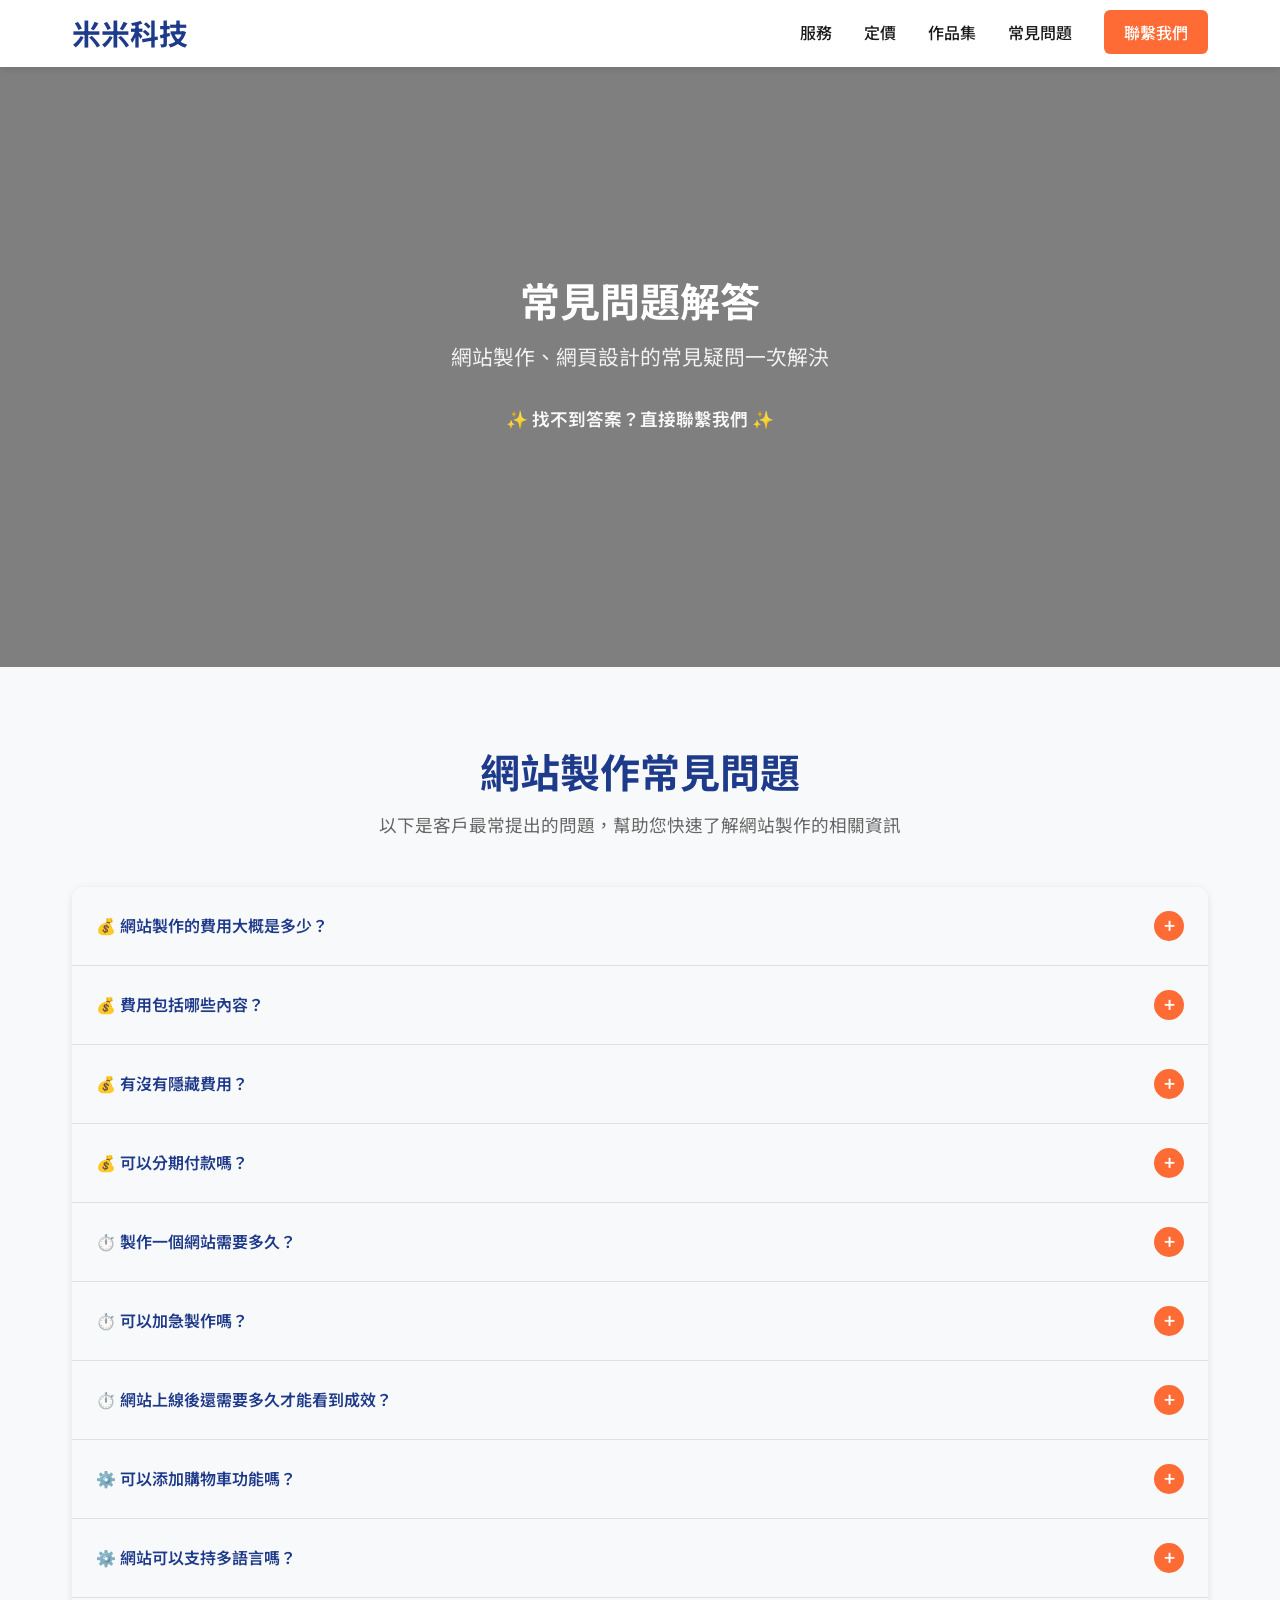
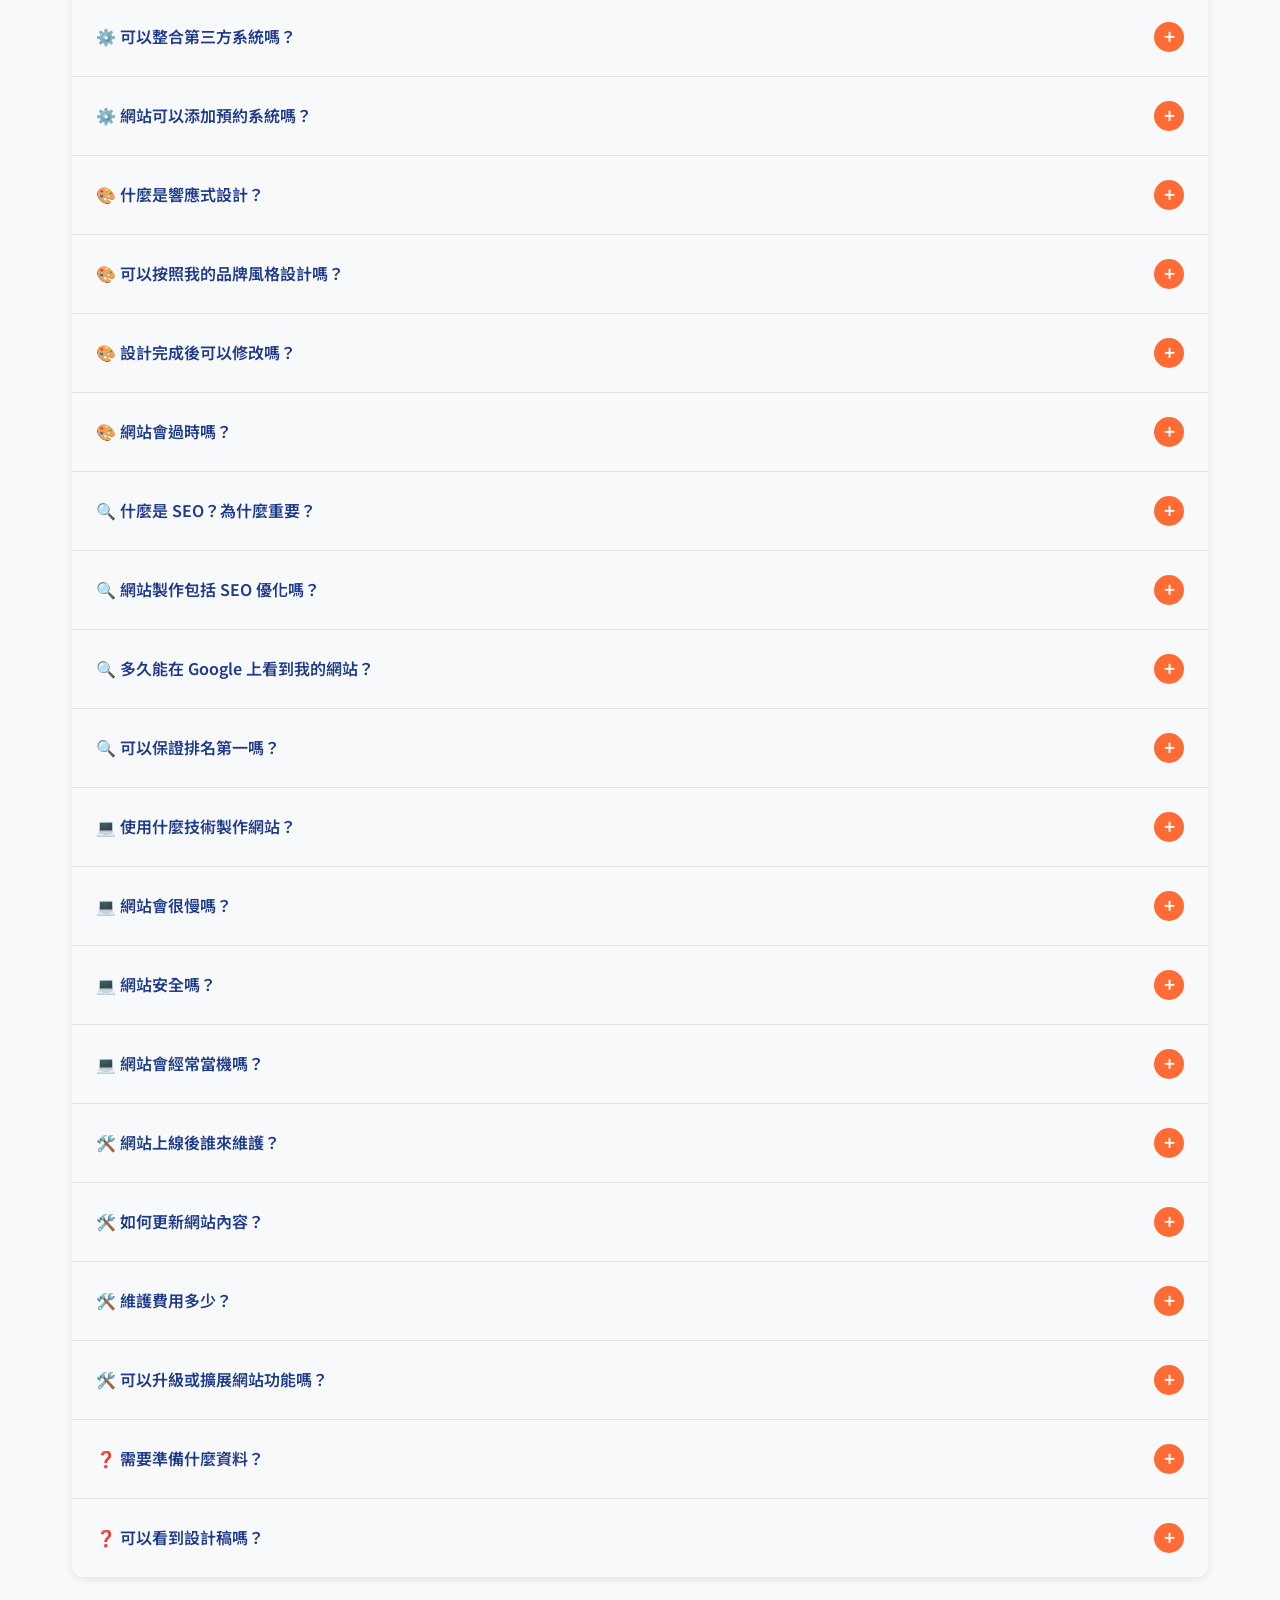
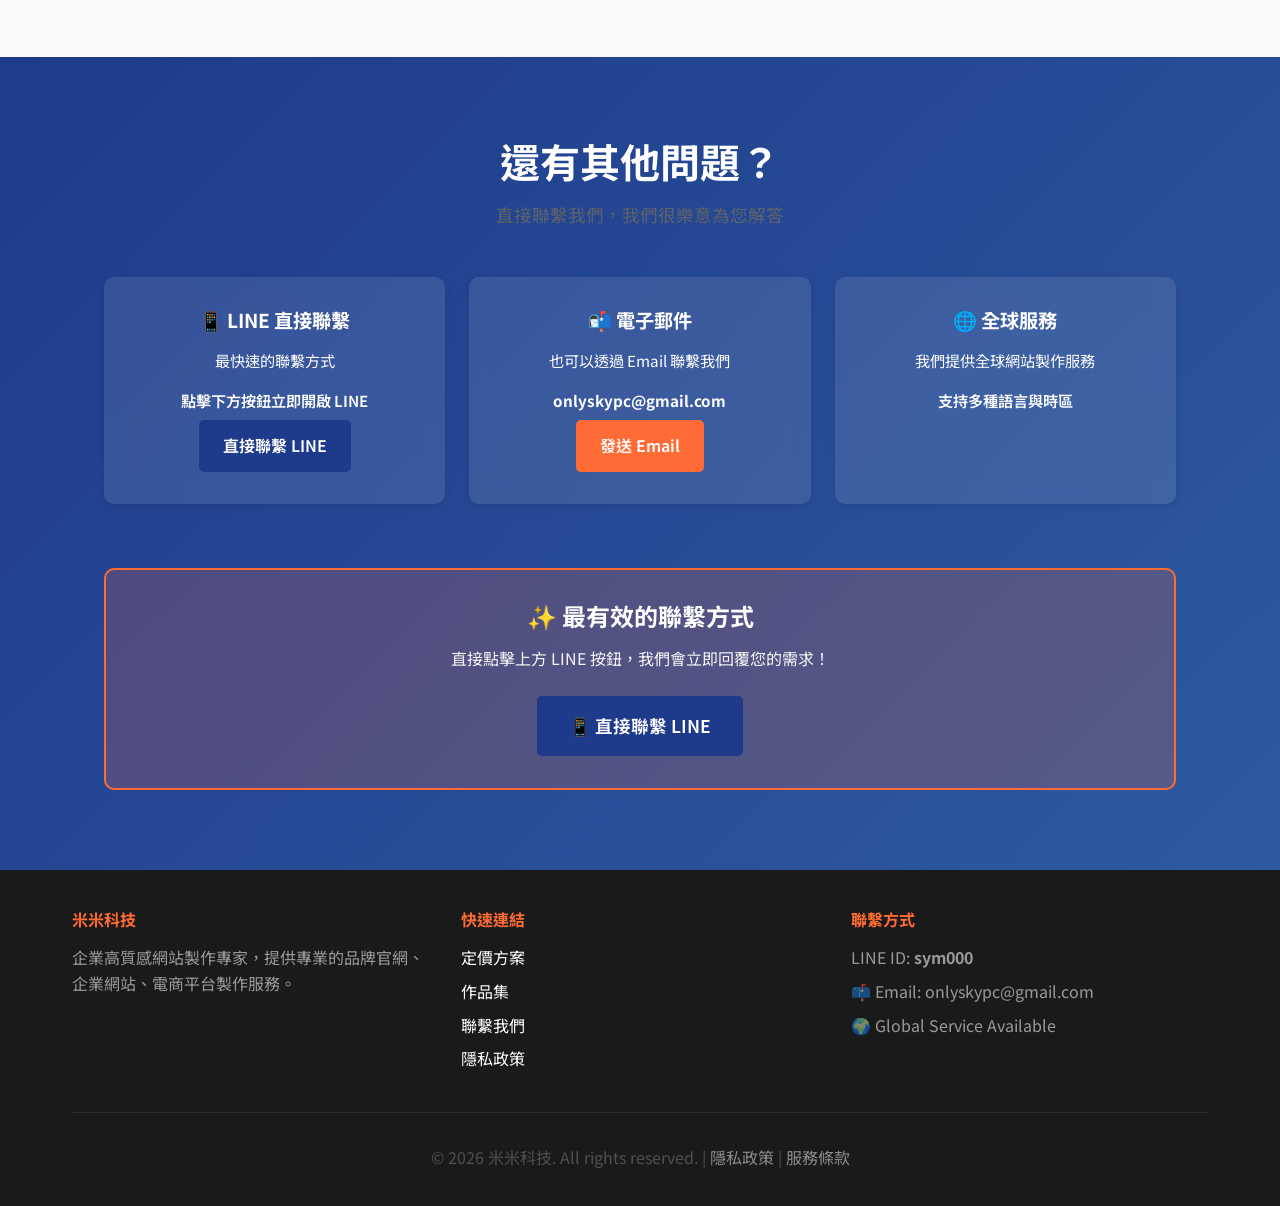
==== commit 37ce7a7c: "Update faq.html" ====
--- a/faq.html
+++ b/faq.html
@@ -533,9 +533,9 @@
             <h2 class="hero-title">常見問題解答</h2>
             <p class="hero-subtitle">網站製作、網頁設計的常見疑問一次解決</p>
             <p class="hero-description" style="color: white; font-weight: 600;">✨ 找不到答案？直接聯繫我們 ✨</p>
-            <div class="hero-cta">
-                <a href="https://line.me/ti/p/q4yJaRSuwz" class="btn btn-primary" target="_blank">直接聯繫 LINE</a>
-            </div>
+
+
+            
         </div>
     </section>
 
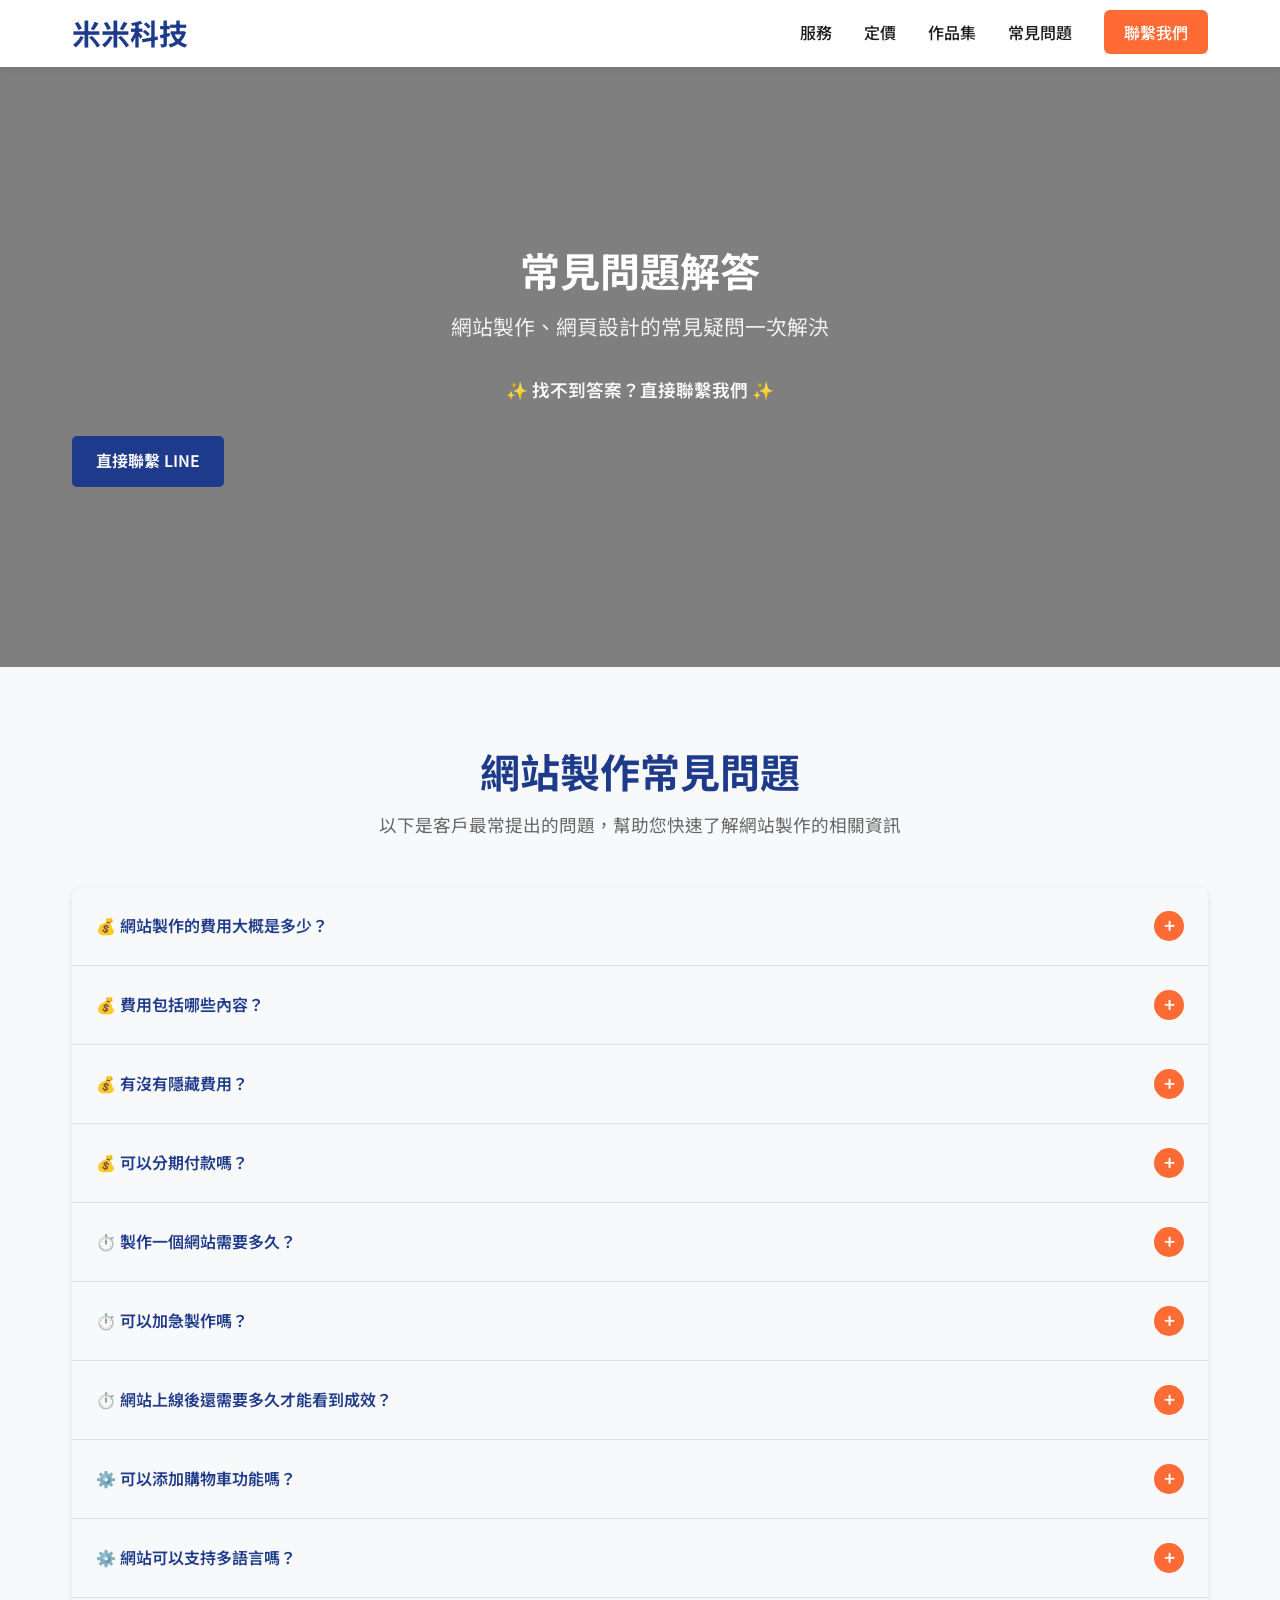
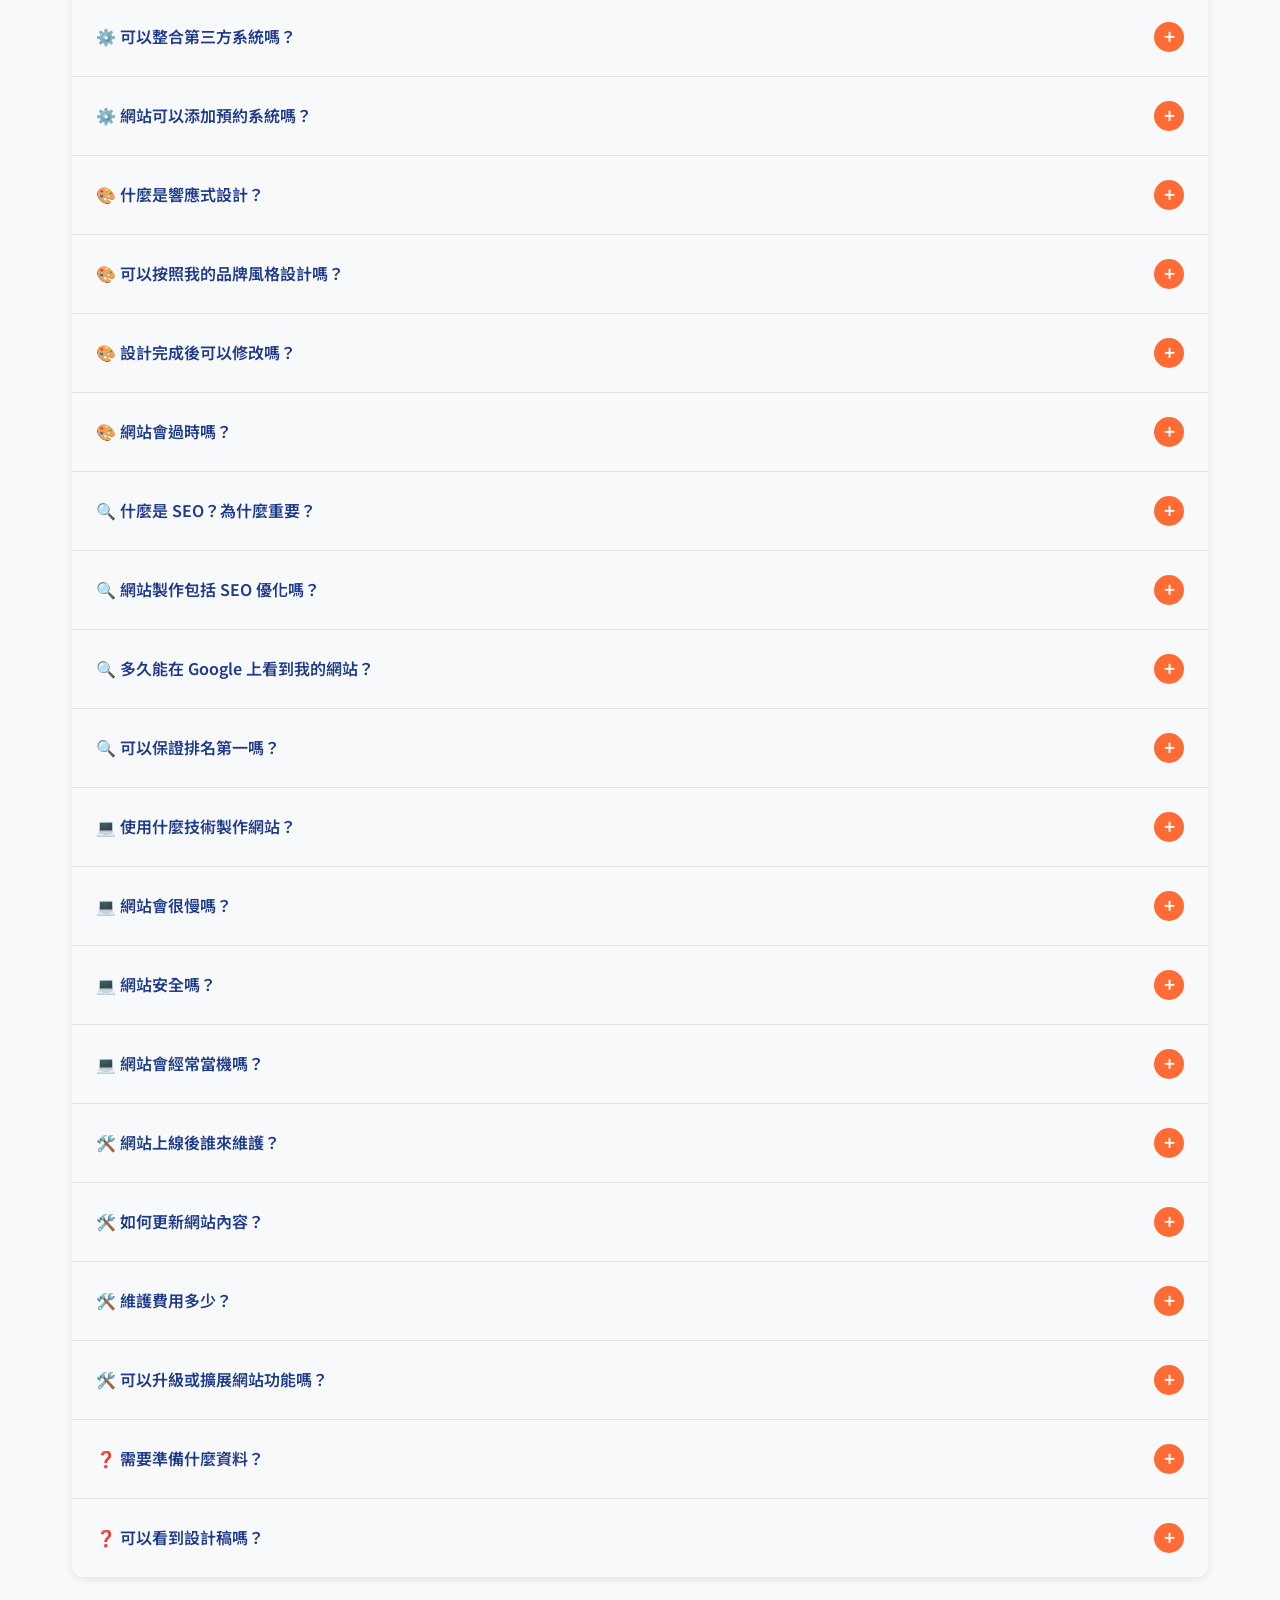
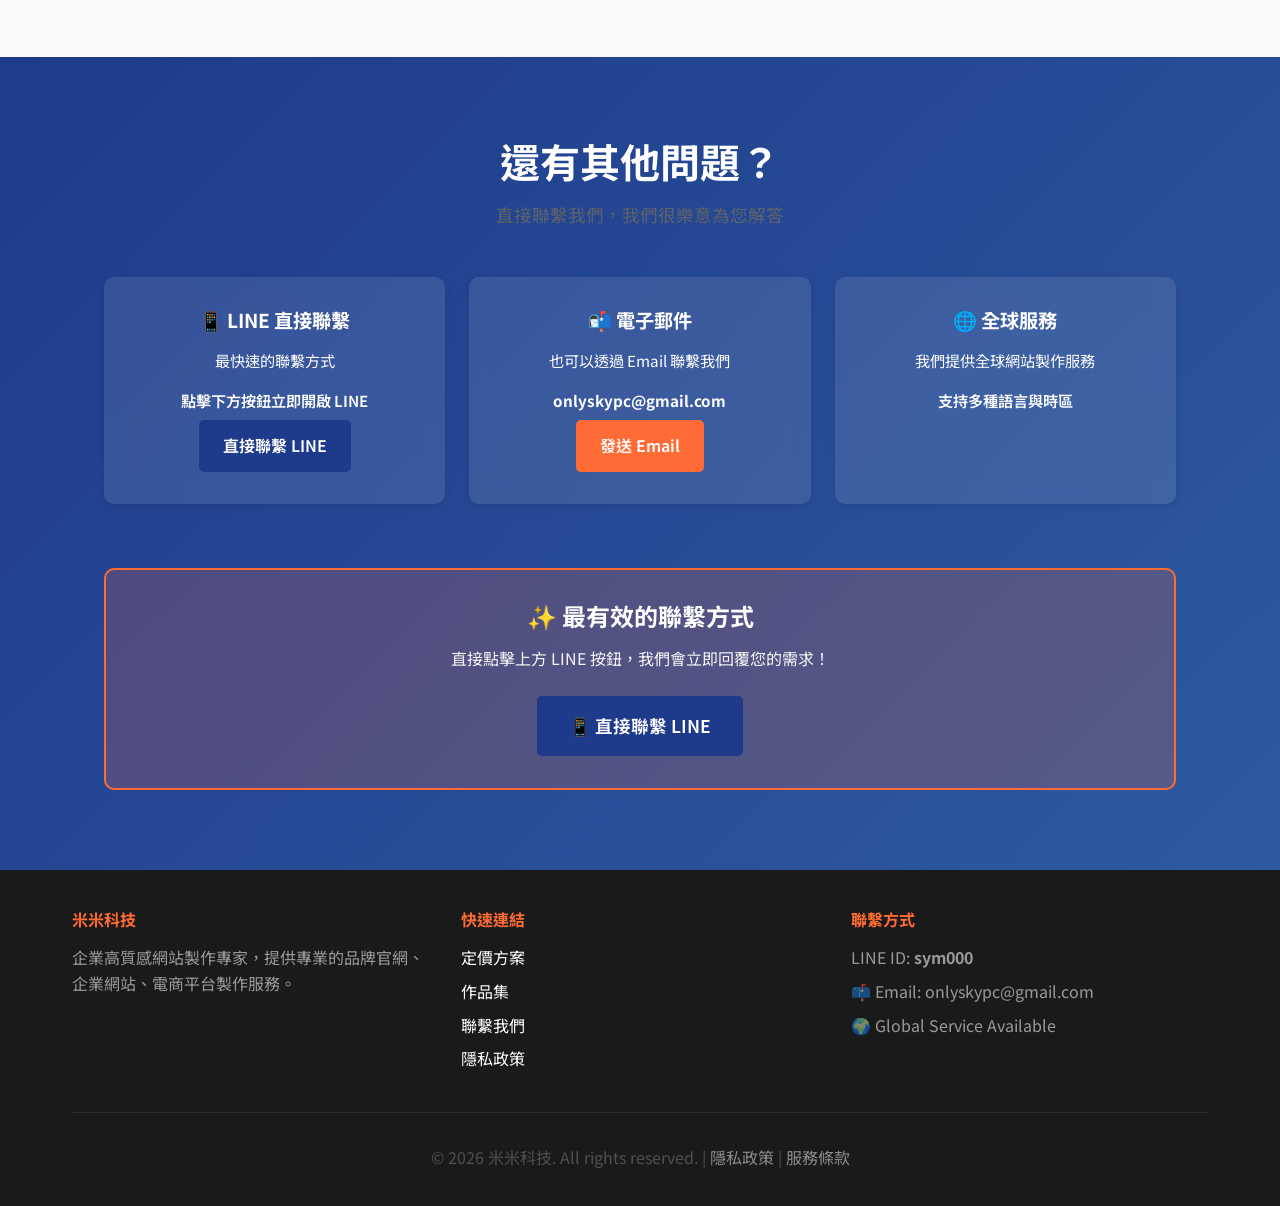
==== commit 151158d0: "Update faq.html" ====
--- a/faq.html
+++ b/faq.html
@@ -533,7 +533,9 @@
             <h2 class="hero-title">常見問題解答</h2>
             <p class="hero-subtitle">網站製作、網頁設計的常見疑問一次解決</p>
             <p class="hero-description" style="color: white; font-weight: 600;">✨ 找不到答案？直接聯繫我們 ✨</p>
-
+            <center><div class="hero-cta">
+                <a href="https://line.me/ti/p/q4yJaRSuwz" class="btn btn-primary" target="_blank">直接聯繫 LINE</a>
+            </div></center>
 
             
         </div>
